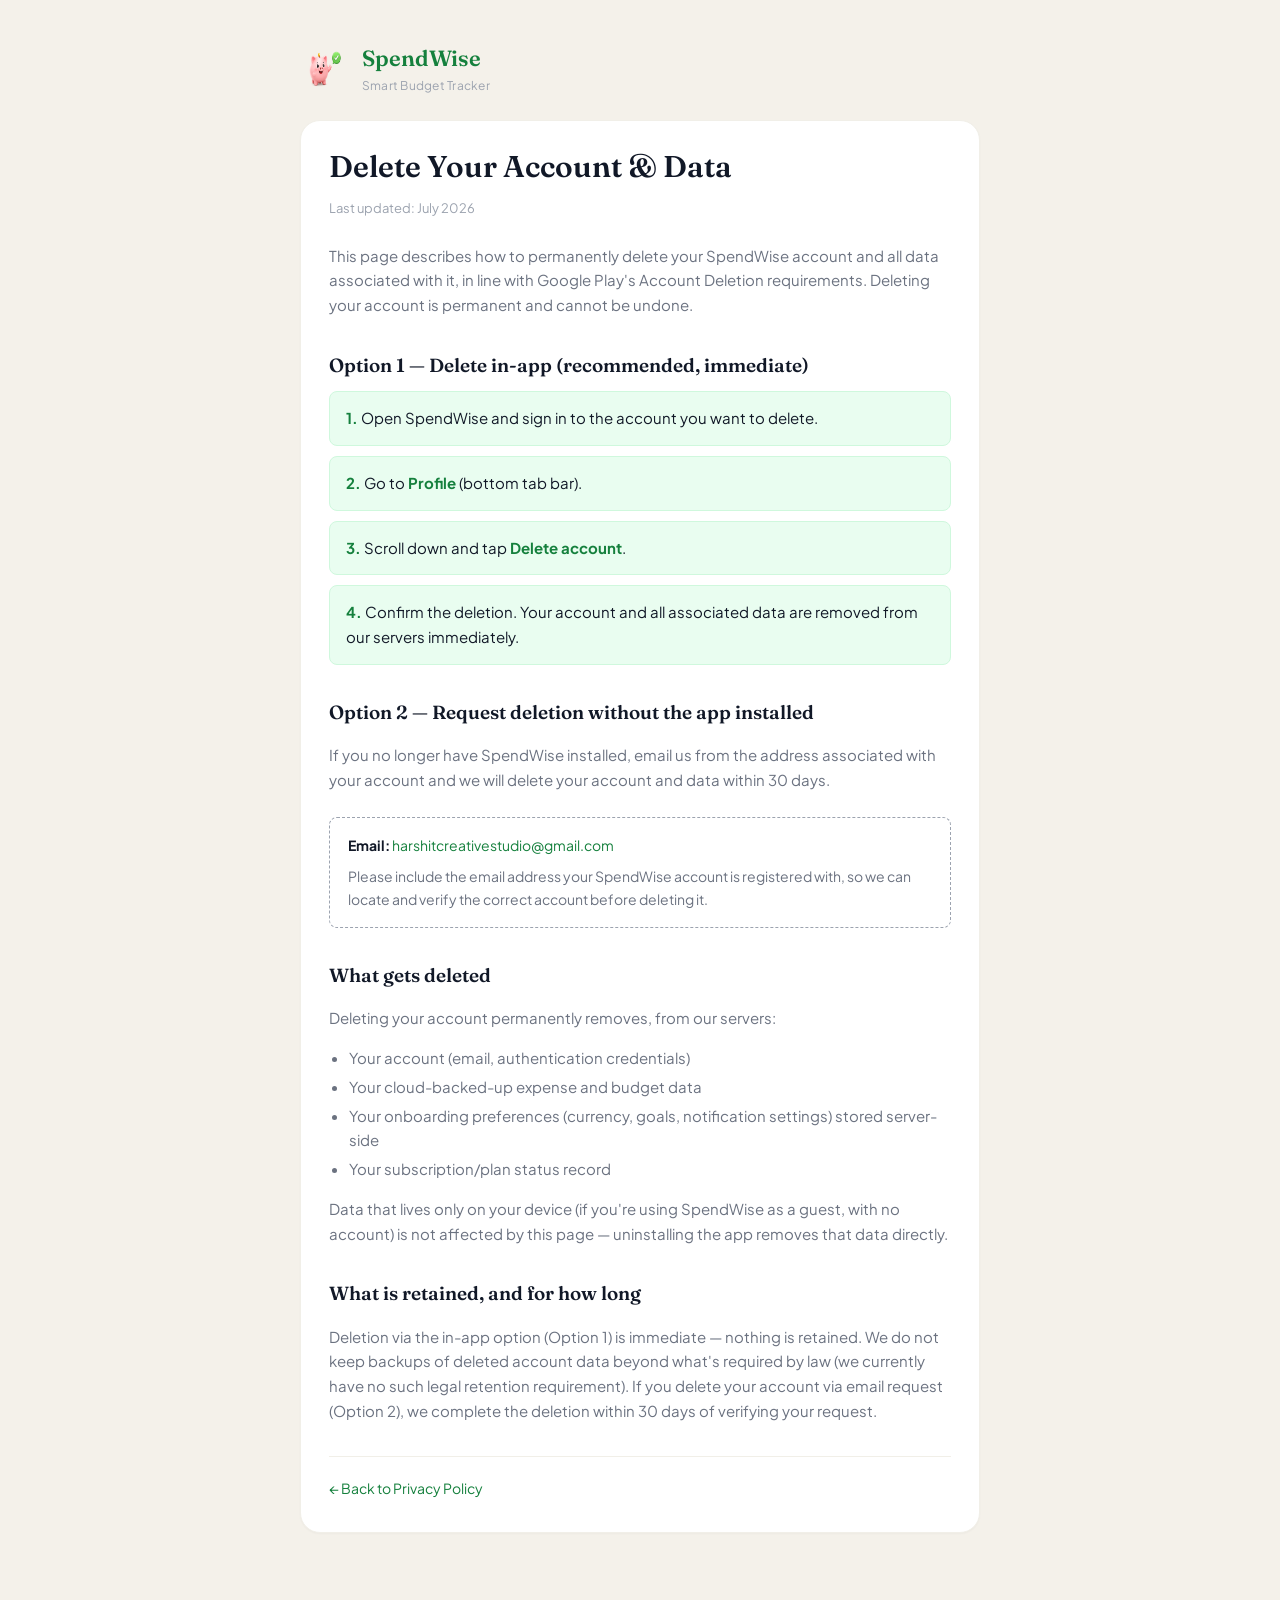
==== delete-account.html @ 3b1d2473 "Initial site: landing page, privacy policy, account deletion Public site for startspendwise.com, spl" ====
<!doctype html>
<html lang="en">
<head>
<meta charset="utf-8">
<meta name="viewport" content="width=device-width, initial-scale=1">
<title>SpendWise — Delete Your Account &amp; Data</title>
<meta name="color-scheme" content="light">
<link rel="icon" href="./assets/favicon.png">
<link rel="stylesheet" href="./assets/legal.css">
</head>
<body>
  <div class="header">
    <img src="./assets/penny-waving.png" alt="Penny, the SpendWise mascot">
    <div class="brand">SpendWise<small>Smart Budget Tracker</small></div>
  </div>

  <div class="card">
    <h1>Delete Your Account &amp; Data</h1>
    <p class="updated">Last updated: July 2026</p>

    <p>This page describes how to permanently delete your SpendWise account and all data associated with it, in line with Google Play's Account Deletion requirements. Deleting your account is permanent and cannot be undone.</p>

    <h2>Option 1 — Delete in-app (recommended, immediate)</h2>
    <div class="step"><b>1.</b> Open SpendWise and sign in to the account you want to delete.</div>
    <div class="step"><b>2.</b> Go to <b>Profile</b> (bottom tab bar).</div>
    <div class="step"><b>3.</b> Scroll down and tap <b>Delete account</b>.</div>
    <div class="step"><b>4.</b> Confirm the deletion. Your account and all associated data are removed from our servers immediately.</div>

    <h2>Option 2 — Request deletion without the app installed</h2>
    <p>If you no longer have SpendWise installed, email us from the address associated with your account and we will delete your account and data within 30 days.</p>
    <div class="contact">
      <p><strong>Email:</strong> <a href="mailto:harshitcreativestudio@gmail.com?subject=Delete%20my%20SpendWise%20account">harshitcreativestudio@gmail.com</a></p>
      <p>Please include the email address your SpendWise account is registered with, so we can locate and verify the correct account before deleting it.</p>
    </div>

    <h2>What gets deleted</h2>
    <p>Deleting your account permanently removes, from our servers:</p>
    <ul>
      <li>Your account (email, authentication credentials)</li>
      <li>Your cloud-backed-up expense and budget data</li>
      <li>Your onboarding preferences (currency, goals, notification settings) stored server-side</li>
      <li>Your subscription/plan status record</li>
    </ul>
    <p>Data that lives only on your device (if you're using SpendWise as a guest, with no account) is not affected by this page — uninstalling the app removes that data directly.</p>

    <h2>What is retained, and for how long</h2>
    <p>Deletion via the in-app option (Option 1) is immediate — nothing is retained. We do not keep backups of deleted account data beyond what's required by law (we currently have no such legal retention requirement). If you delete your account via email request (Option 2), we complete the deletion within 30 days of verifying your request.</p>

    <div class="footer-nav">
      <a href="./privacy-policy.html">← Back to Privacy Policy</a>
    </div>
  </div>
</body>
</html>
---- assets/legal.css ----
@import url("https://fonts.googleapis.com/css2?family=Fraunces:opsz,wght@9..144,400;9..144,600&family=Plus+Jakarta+Sans:wght@400;500;700&display=swap");

:root {
  /* Deliberately light-only — no dark mode. This is a legal document meant to
     read the same everywhere (including printed/PDF'd for App/Play review),
     and every dark-mode variant here has been a readability bug in practice. */
  color-scheme: light;
  --money500: #22C55E;
  --money600: #16A34A;
  --money700: #15803D;
  --page: #F4F1EA;
  --card: #FFFFFF;
  --line: #F1EFE8;
  --text-primary: #111827;
  --text-secondary: #6B7280;
  --text-tertiary: #9CA3AF;
  --accent-tint: #E9FDF0;
  --accent-tint-border: #CFF8DD;
  --accent-text: #15803D;
  --radius-sm: 8px;
  --radius-md: 14px;
  --radius-lg: 20px;
  --radius-xl: 28px;
}

* { box-sizing: border-box; }

body {
  font-family: "Plus Jakarta Sans", -apple-system, BlinkMacSystemFont, "Segoe UI", Roboto, Helvetica, Arial, sans-serif;
  max-width: 720px;
  margin: 0 auto;
  padding: 40px 20px 80px;
  line-height: 1.65;
  color: var(--text-primary);
  background: var(--page);
}

.header {
  display: flex;
  align-items: center;
  gap: 14px;
  margin-bottom: 24px;
}
.header img {
  width: 48px;
  height: 48px;
  border-radius: var(--radius-md);
}
.header .brand {
  font-family: "Fraunces", Georgia, serif;
  font-size: 22px;
  font-weight: 600;
  color: var(--accent-text);
}
.header .brand small {
  display: block;
  font-family: "Plus Jakarta Sans", sans-serif;
  font-size: 12px;
  font-weight: 400;
  color: var(--text-tertiary);
  letter-spacing: 0.02em;
}

h1 {
  font-family: "Fraunces", Georgia, serif;
  font-weight: 600;
  font-size: 30px;
  line-height: 1.2;
  margin: 0 0 4px;
  color: var(--text-primary);
}
h2 {
  font-family: "Fraunces", Georgia, serif;
  font-weight: 600;
  font-size: 19px;
  margin-top: 32px;
  margin-bottom: 10px;
  color: var(--text-primary);
}
h3 {
  font-size: 14px;
  font-weight: 700;
  letter-spacing: 0.02em;
  margin-top: 22px;
  margin-bottom: 8px;
  color: var(--accent-text);
}

p, li { color: var(--text-secondary); font-size: 15px; }
strong { color: var(--text-primary); }

.updated {
  color: var(--text-tertiary);
  font-size: 13px;
  margin-bottom: 24px;
}

.card {
  background: var(--card);
  border: 1px solid var(--line);
  border-radius: var(--radius-lg);
  padding: 28px 28px 32px;
  box-shadow: 0 1px 2px rgba(17, 24, 39, 0.03);
}

ul { padding-left: 20px; margin: 8px 0; }
li { margin: 4px 0; }

a { color: var(--accent-text); text-decoration: none; }
a:hover { text-decoration: underline; }

table { width: 100%; border-collapse: collapse; margin: 12px 0; }
th, td { text-align: left; padding: 8px 10px; border-bottom: 1px solid var(--line); font-size: 14px; color: var(--text-secondary); }
th { color: var(--text-tertiary); font-weight: 700; font-size: 12px; text-transform: uppercase; letter-spacing: 0.03em; }

.step {
  background: var(--accent-tint);
  border: 1px solid var(--accent-tint-border);
  border-radius: var(--radius-sm);
  padding: 14px 16px;
  margin: 10px 0;
  font-size: 15px;
  color: var(--text-primary);
}
.step b { color: var(--accent-text); }

.contact {
  margin-top: 24px;
  padding: 16px 18px;
  border-radius: var(--radius-sm);
  border: 1px dashed var(--text-tertiary);
}
.contact p { margin: 0; font-size: 14px; }
.contact p + p { margin-top: 8px; }

.index-links a {
  display: block;
  background: var(--card);
  border: 1px solid var(--line);
  border-radius: var(--radius-md);
  padding: 16px 20px;
  margin: 12px 0;
  font-weight: 700;
  color: var(--accent-text);
}

.footer-nav {
  margin-top: 32px;
  padding-top: 20px;
  border-top: 1px solid var(--line);
  font-size: 14px;
}
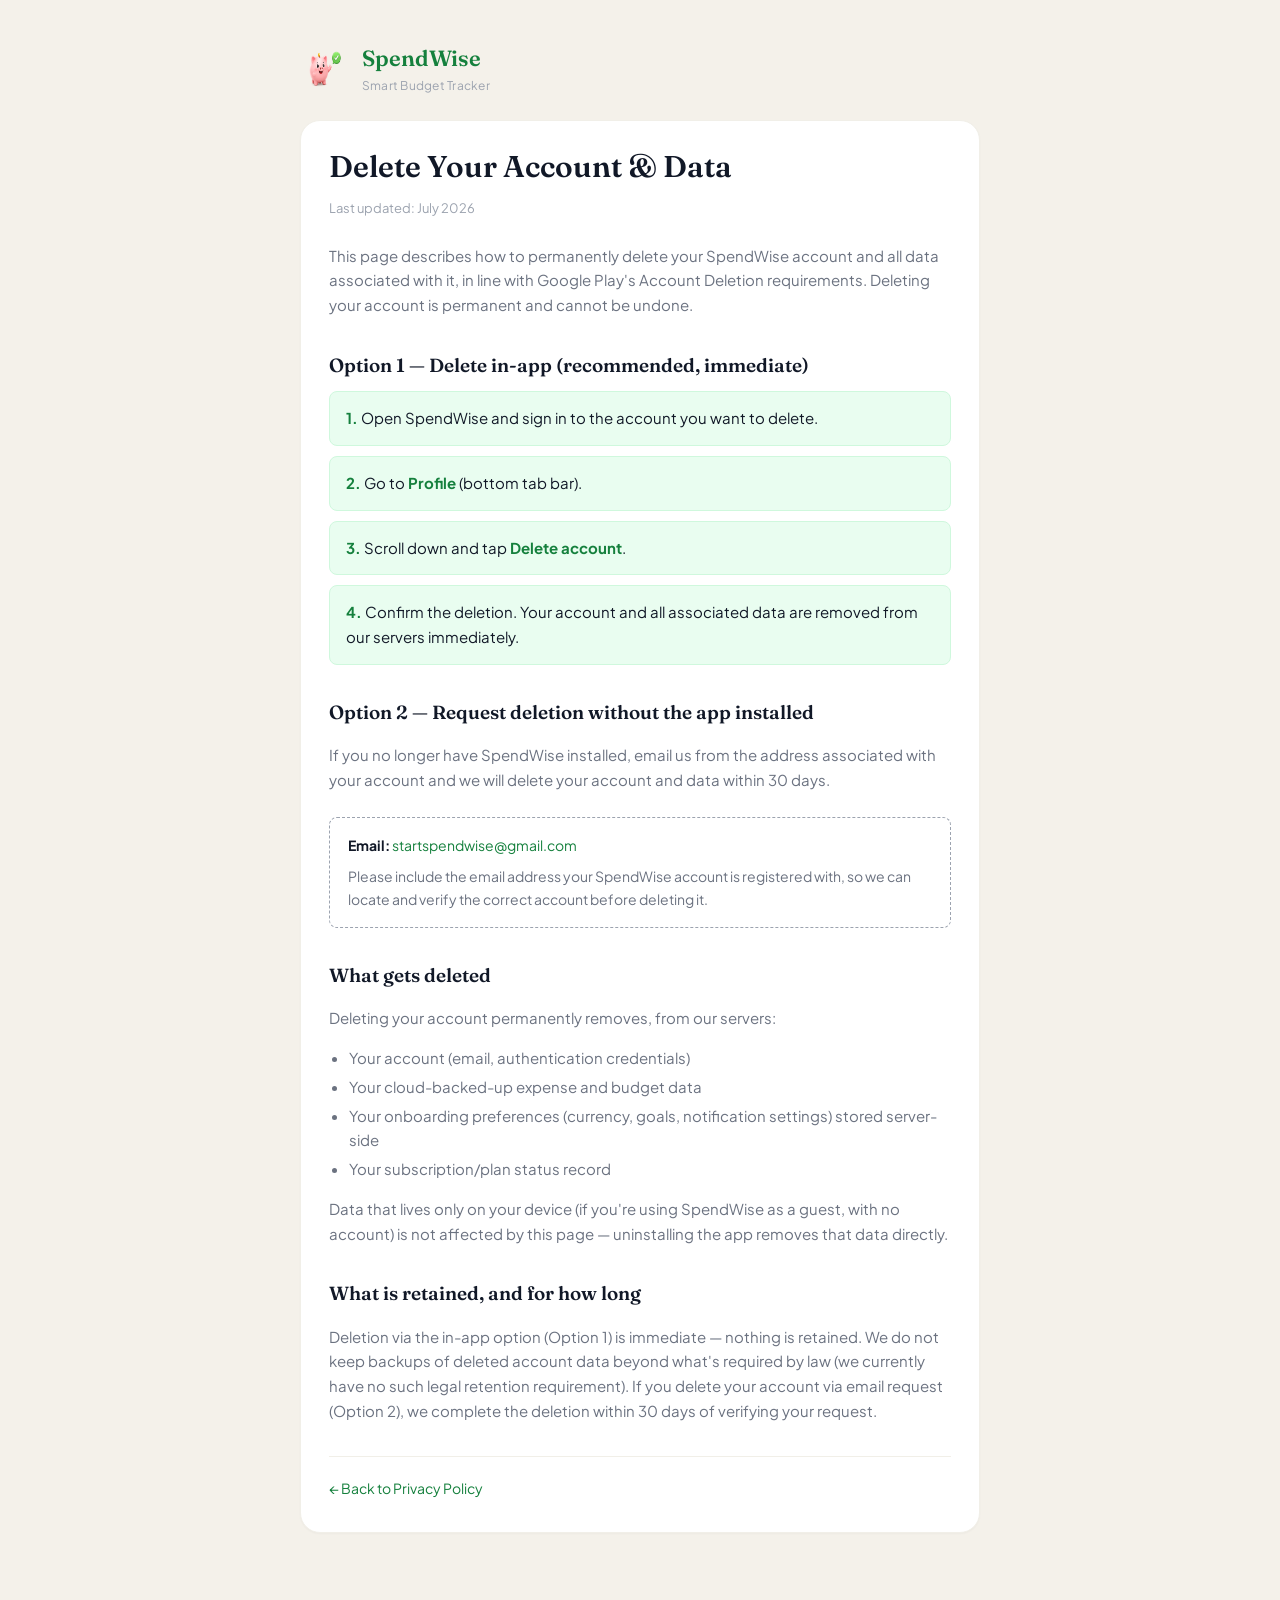
==== commit b7e8f8b8: "Use startspendwise@gmail.com as the public contact address Replaces harshitcreativestudio@gmail.com " ====
--- a/delete-account.html
+++ b/delete-account.html
@@ -29,7 +29,7 @@
     <h2>Option 2 — Request deletion without the app installed</h2>
     <p>If you no longer have SpendWise installed, email us from the address associated with your account and we will delete your account and data within 30 days.</p>
     <div class="contact">
-      <p><strong>Email:</strong> <a href="mailto:harshitcreativestudio@gmail.com?subject=Delete%20my%20SpendWise%20account">harshitcreativestudio@gmail.com</a></p>
+      <p><strong>Email:</strong> <a href="mailto:startspendwise@gmail.com?subject=Delete%20my%20SpendWise%20account">startspendwise@gmail.com</a></p>
       <p>Please include the email address your SpendWise account is registered with, so we can locate and verify the correct account before deleting it.</p>
     </div>
 
